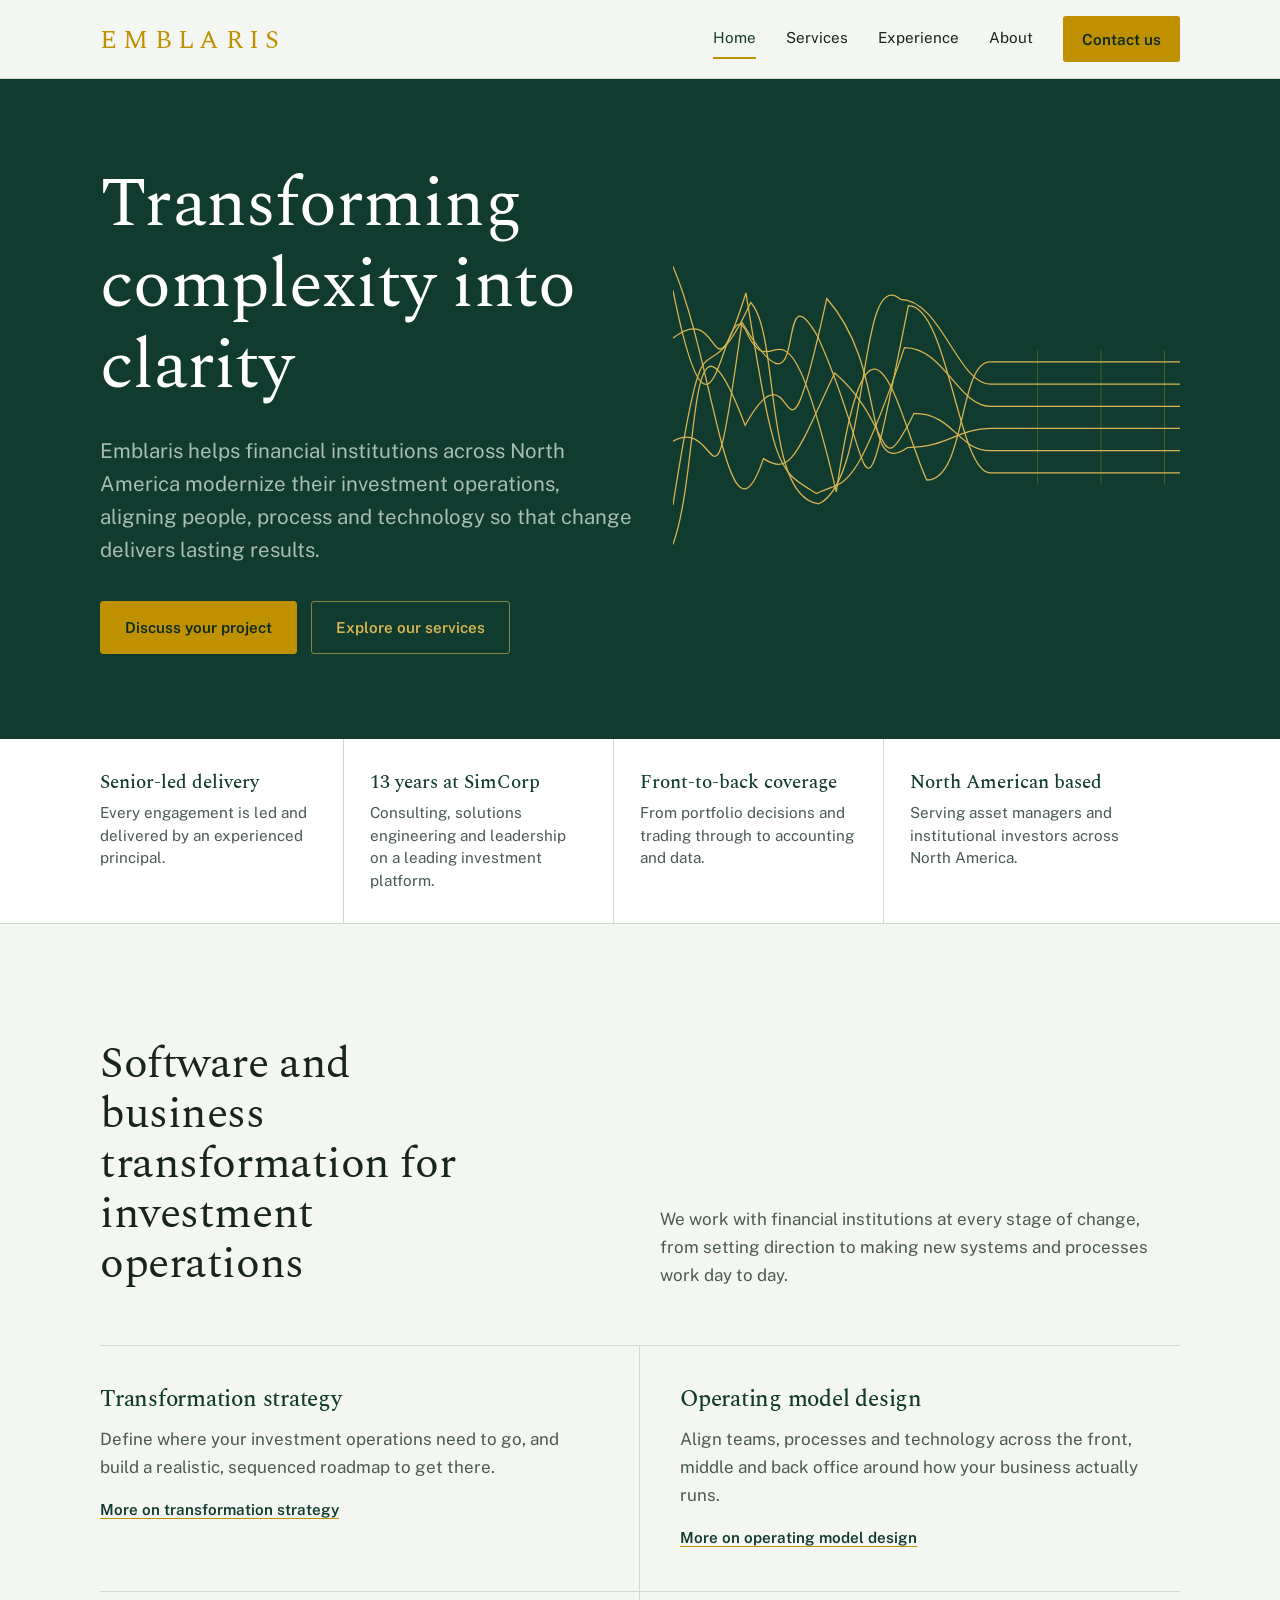
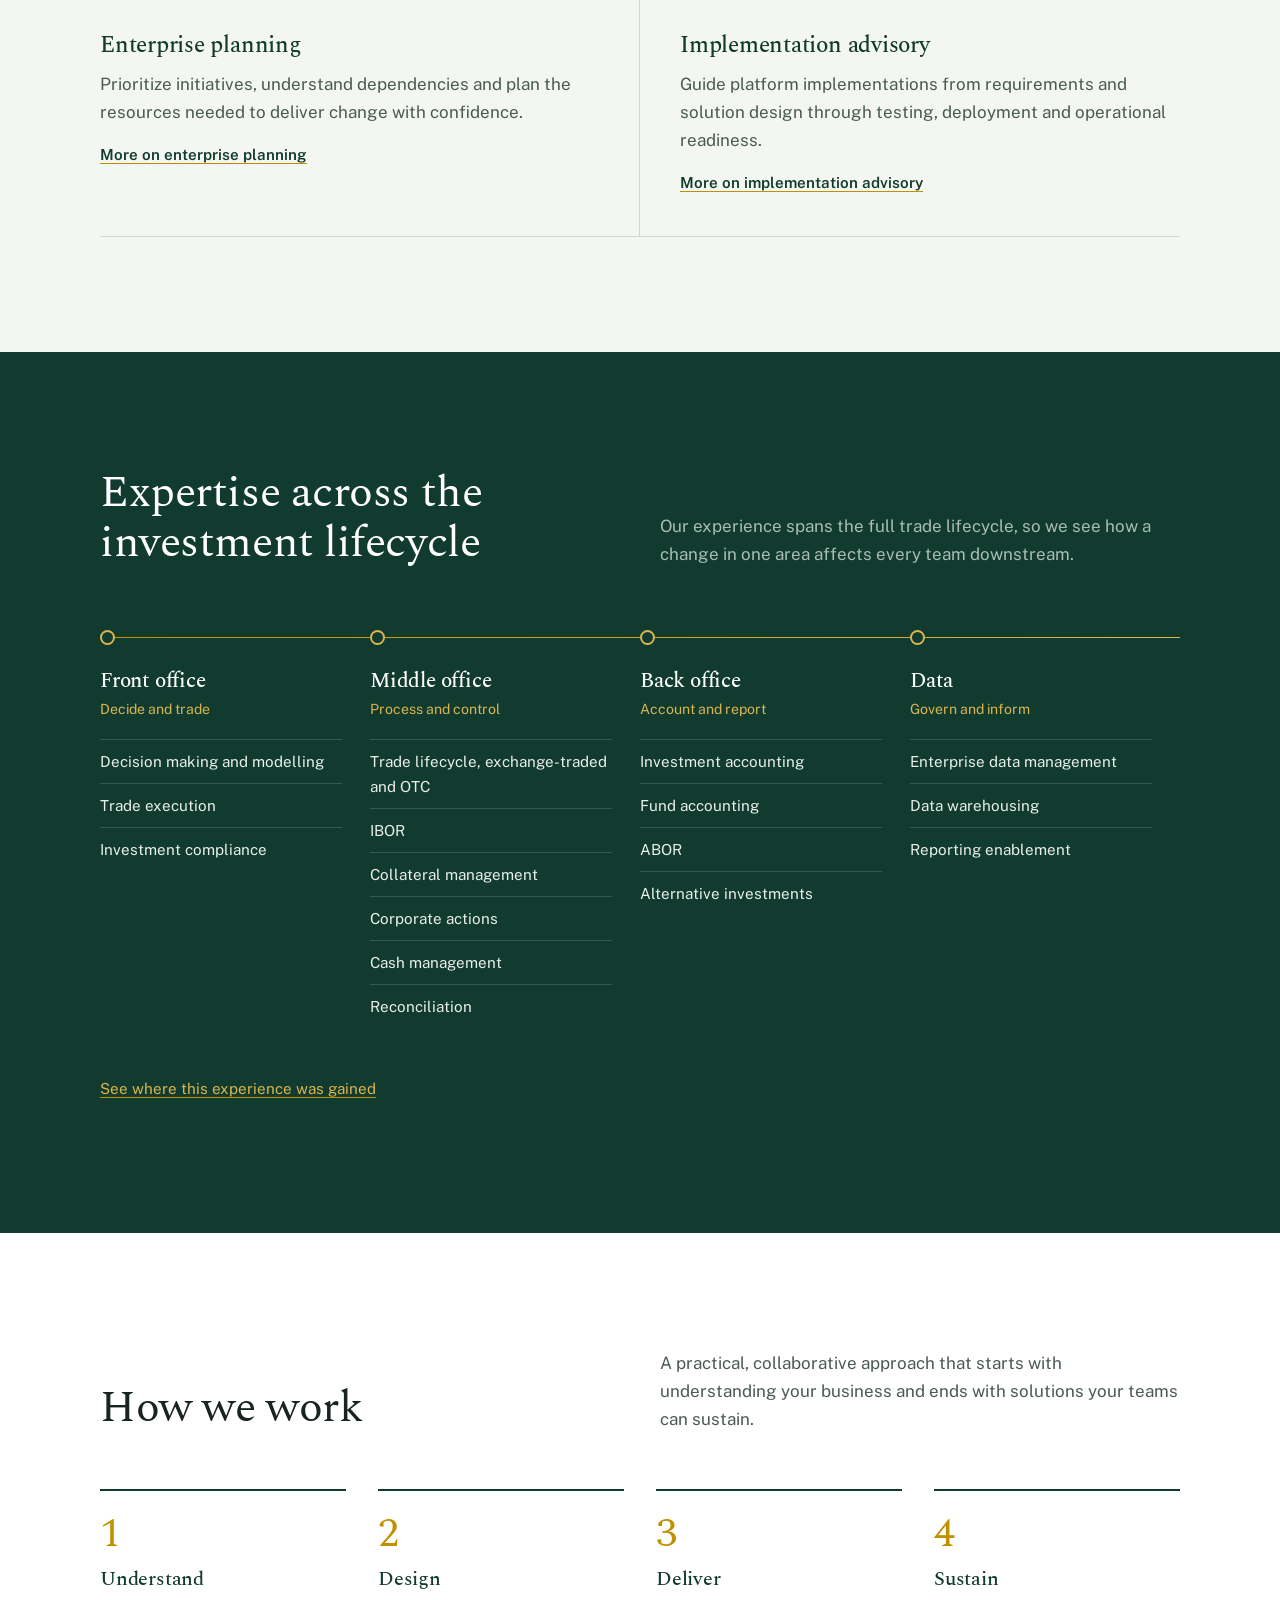
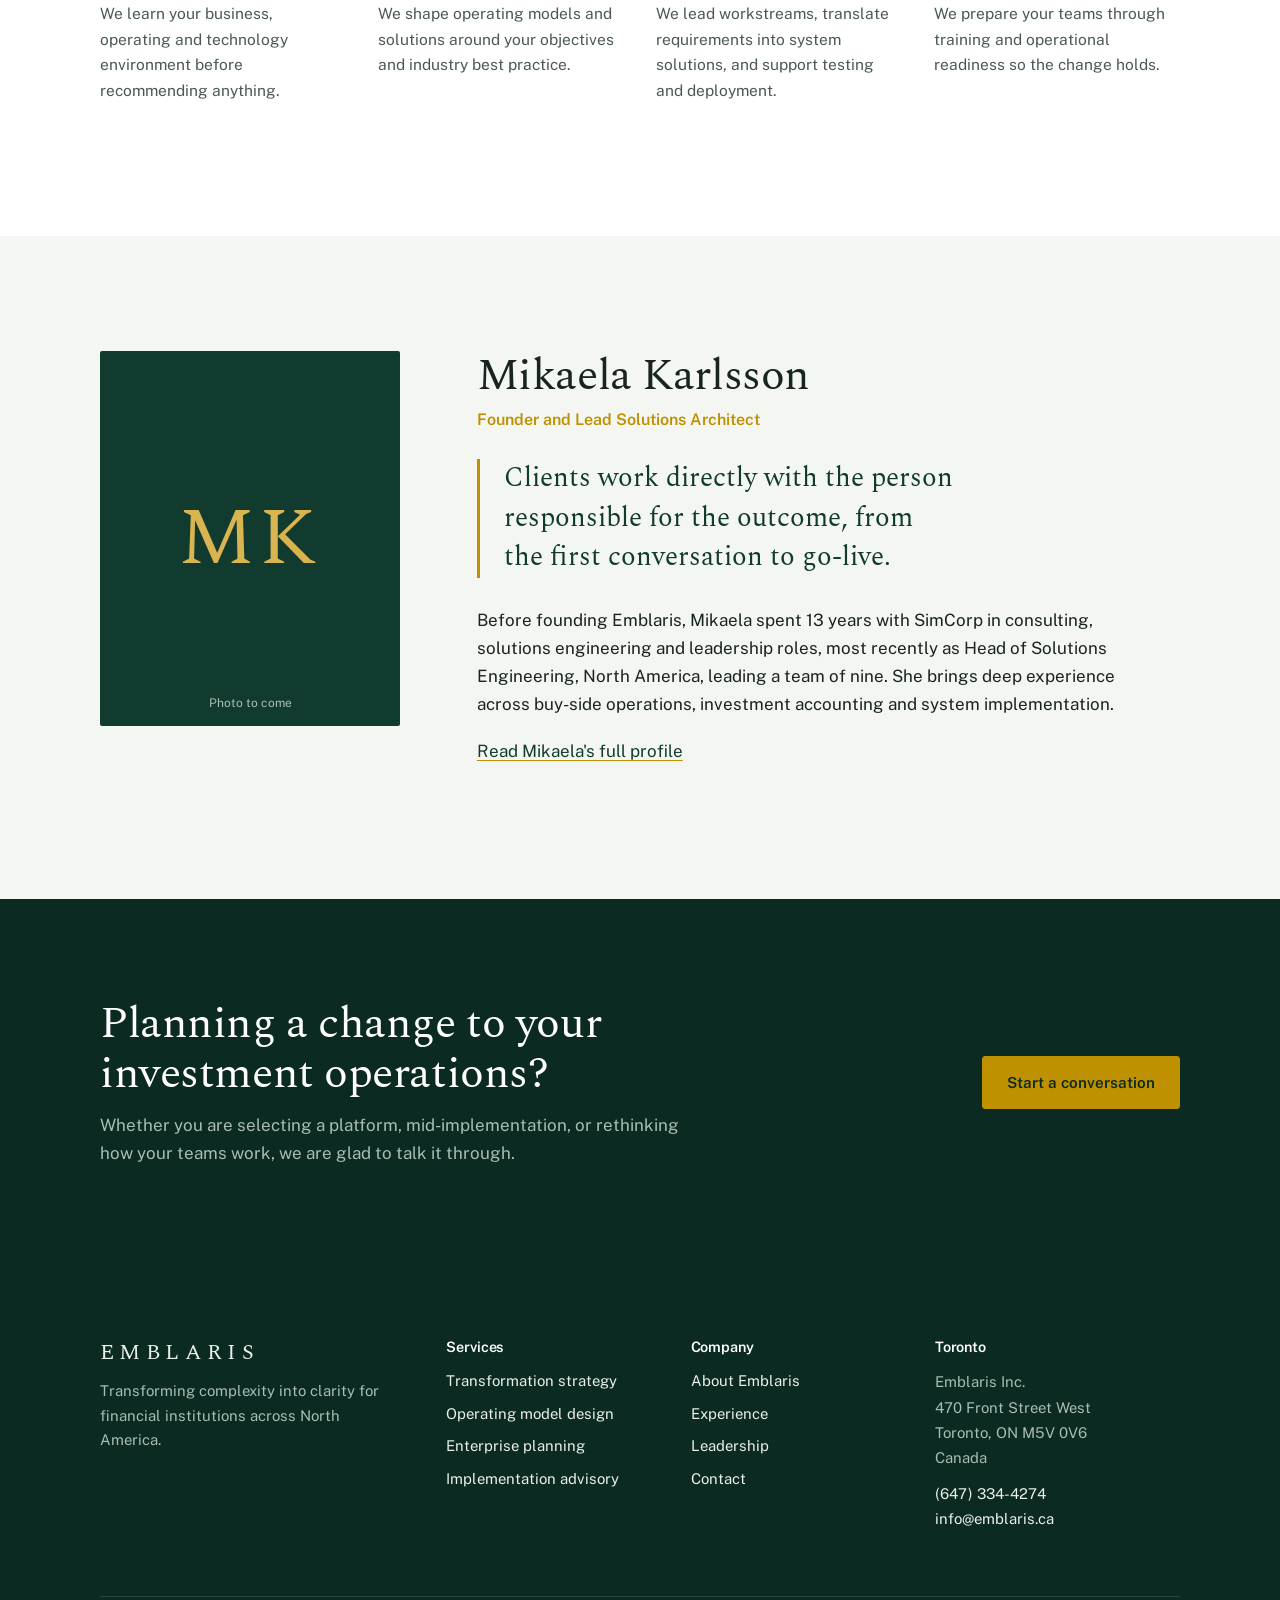
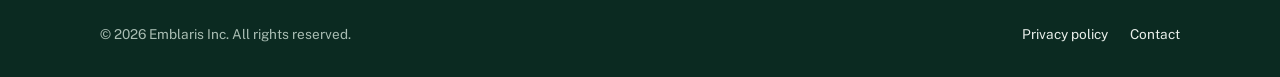
==== index.html @ 6e466c97 "Add files via upload" ====
<!doctype html>
<html lang="en-CA">
<head>
<meta charset="utf-8">
<meta name="viewport" content="width=device-width, initial-scale=1">
<title>Emblaris | Investment operations consulting</title>
<meta name="description" content="Emblaris is a North American consultancy helping financial institutions across North America transform their investment operations, from operating model design to system implementation.">

<meta property="og:title" content="Emblaris | Investment operations consulting">
<meta property="og:description" content="Emblaris is a North American consultancy helping financial institutions across North America transform their investment operations, from operating model design to system implementation.">
<meta property="og:type" content="website">
<link rel="icon" href="assets/favicon.svg" type="image/svg+xml">
<link rel="preconnect" href="https://fonts.googleapis.com">
<link rel="preconnect" href="https://fonts.gstatic.com" crossorigin>
<link href="https://fonts.googleapis.com/css2?family=Public+Sans:wght@400;600&family=Spectral:wght@300;400;500&display=swap" rel="stylesheet">
<link rel="stylesheet" href="assets/styles.css">
<script type="application/ld+json">{"@context":"https://schema.org","@type":"ProfessionalService","name":"Emblaris Inc.","url":"https://www.emblaris.ca","telephone":"+16473344274","email":"info@emblaris.ca","foundingDate":"2025","address":{"@type":"PostalAddress","streetAddress":"470 Front Street West","addressLocality":"Toronto","addressRegion":"ON","postalCode":"M5V 0V6","addressCountry":"CA"},"areaServed":"North America"}</script>
</head>
<body>
<a class="skip-link" href="#main">Skip to content</a>

<header class="site-header">
  <div class="wrap">
    <a class="wordmark" href="index.html" aria-label="Emblaris home">EMBLARIS</a>
    <button class="nav-toggle" aria-expanded="false" aria-controls="site-nav">Menu</button>
    <nav class="nav" id="site-nav" aria-label="Main">
      <a href="index.html" aria-current="page">Home</a>
<a href="services.html">Services</a>
<a href="experience.html">Experience</a>
<a href="about.html">About</a>
      <a class="btn" href="contact.html">Contact us</a>
    </nav>
  </div>
</header>
<main id="main">
<section class="hero">
  <div class="wrap">
    <div>
      <h1>Transforming complexity into clarity</h1>
      <p class="lead">Emblaris helps financial institutions across North America modernize their investment operations, aligning people, process and technology so that change delivers lasting results.</p>
      <div class="hero-actions">
        <a class="btn" href="contact.html">Discuss your project</a>
        <a class="btn btn--ghost" href="services.html">Explore our services</a>
      </div>
    </div>
    <svg class="hero-art" viewBox="0 0 640 420" role="img" aria-label="Tangled lines resolving into clear, parallel lines">
<path class="tick" d="M 460 136 L 460 304"/>
<path class="tick" d="M 540 136 L 540 304"/>
<path class="tick" d="M 620 136 L 620 304"/>
<path class="draw" d="M 0 60 C 55 333, 62 37, 95 117 C 131 187, 139 29, 206 314 C 249 19, 285 222, 320 299 C 370 299, 360 150, 400 150 L 640 150"/>
<path class="draw" d="M 0 330 C 45 46, 33 217, 98 75 C 135 114, 114 321, 184 329 C 250 299, 232 25, 287 71 C 337 71, 360 178, 400 178 L 640 178"/>
<path class="draw" d="M 0 120 C 65 68, 44 214, 92 63 C 129 292, 132 286, 181 316 C 217 297, 226 327, 292 132 C 342 132, 360 206, 400 206 L 640 206"/>
<path class="draw" d="M 0 380 C 36 280, 16 32, 91 230 C 160 105, 133 348, 194 70 C 273 160, 237 299, 296 258 C 346 258, 360 234, 400 234 L 640 234"/>
<path class="draw" d="M 0 30 C 53 153, 69 406, 114 272 C 149 294, 155 268, 204 164 C 280 229, 256 311, 304 215 C 354 215, 360 262, 400 262 L 640 262"/>
<path class="draw" d="M 0 250 C 62 214, 47 387, 87 100 C 176 250, 126 20, 182 117 C 260 285, 231 404, 297 79 C 347 79, 360 290, 400 290 L 640 290"/>
</svg>
  </div>
</section>

<section class="creds" aria-label="At a glance">
  <div class="wrap">
    <ul>
      <li><strong>Senior-led delivery</strong>Every engagement is led and delivered by an experienced principal.</li>
      <li><strong>13 years at SimCorp</strong>Consulting, solutions engineering and leadership on a leading investment platform.</li>
      <li><strong>Front-to-back coverage</strong>From portfolio decisions and trading through to accounting and data.</li>
      <li><strong>North American based</strong>Serving asset managers and institutional investors across North America.</li>
    </ul>
  </div>
</section>

<section class="section">
  <div class="wrap">
    <div class="section-head">
      <h2>Software and business transformation for investment operations</h2>
      <p>We work with financial institutions at every stage of change, from setting direction to making new systems and processes work day to day.</p>
    </div>
    <div class="services">
      <div class="service">
        <h3>Transformation strategy</h3>
        <p>Define where your investment operations need to go, and build a realistic, sequenced roadmap to get there.</p>
        <a href="services.html#strategy">More on transformation strategy</a>
      </div>
      <div class="service">
        <h3>Operating model design</h3>
        <p>Align teams, processes and technology across the front, middle and back office around how your business actually runs.</p>
        <a href="services.html#operating-model">More on operating model design</a>
      </div>
      <div class="service">
        <h3>Enterprise planning</h3>
        <p>Prioritize initiatives, understand dependencies and plan the resources needed to deliver change with confidence.</p>
        <a href="services.html#planning">More on enterprise planning</a>
      </div>
      <div class="service">
        <h3>Implementation advisory</h3>
        <p>Guide platform implementations from requirements and solution design through testing, deployment and operational readiness.</p>
        <a href="services.html#implementation">More on implementation advisory</a>
      </div>
    </div>
  </div>
</section>

<section class="section section--green">
  <div class="wrap">
    <div class="section-head">
      <h2>Expertise across the investment lifecycle</h2>
      <p>Our experience spans the full trade lifecycle, so we see how a change in one area affects every team downstream.</p>
    </div>
    <div class="chain">
      <div class="stage">
        <h3>Front office</h3>
        <p class="stage-sub">Decide and trade</p>
        <ul>
          <li>Decision making and modelling</li>
          <li>Trade execution</li>
          <li>Investment compliance</li>
        </ul>
      </div>
      <div class="stage">
        <h3>Middle office</h3>
        <p class="stage-sub">Process and control</p>
        <ul>
          <li>Trade lifecycle, exchange-traded and OTC</li>
          <li>IBOR</li>
          <li>Collateral management</li>
          <li>Corporate actions</li>
          <li>Cash management</li>
          <li>Reconciliation</li>
        </ul>
      </div>
      <div class="stage">
        <h3>Back office</h3>
        <p class="stage-sub">Account and report</p>
        <ul>
          <li>Investment accounting</li>
          <li>Fund accounting</li>
          <li>ABOR</li>
          <li>Alternative investments</li>
        </ul>
      </div>
      <div class="stage">
        <h3>Data</h3>
        <p class="stage-sub">Govern and inform</p>
        <ul>
          <li>Enterprise data management</li>
          <li>Data warehousing</li>
          <li>Reporting enablement</li>
        </ul>
      </div>
    </div>
    <p class="chain-note"><a href="experience.html">See where this experience was gained</a></p>
  </div>
</section>

<section class="section section--white">
  <div class="wrap">
    <div class="section-head">
      <h2>How we work</h2>
      <p>A practical, collaborative approach that starts with understanding your business and ends with solutions your teams can sustain.</p>
    </div>
    <ol class="steps">
      <li><h3>Understand</h3><p>We learn your business, operating and technology environment before recommending anything.</p></li>
      <li><h3>Design</h3><p>We shape operating models and solutions around your objectives and industry best practice.</p></li>
      <li><h3>Deliver</h3><p>We lead workstreams, translate requirements into system solutions, and support testing and deployment.</p></li>
      <li><h3>Sustain</h3><p>We prepare your teams through training and operational readiness so the change holds.</p></li>
    </ol>
  </div>
</section>

<section class="section">
  <div class="wrap leader">
    <div class="portrait"><span>MK</span></div>
    <div>
      <h2>Mikaela Karlsson</h2>
      <p class="role">Founder and Lead Solutions Architect</p>
      <p class="quote">Clients work directly with the person responsible for the outcome, from the first conversation to go-live.</p>
      <p>Before founding Emblaris, Mikaela spent 13 years with SimCorp in consulting, solutions engineering and leadership roles, most recently as Head of Solutions Engineering, North America, leading a team of nine. She brings deep experience across buy-side operations, investment accounting and system implementation.</p>
      <p><a href="about.html#leadership">Read Mikaela's full profile</a></p>
    </div>
  </div>
</section>
<section class="cta-band">
  <div class="wrap">
    <div>
      <h2>Planning a change to your investment operations?</h2>
      <p>Whether you are selecting a platform, mid-implementation, or rethinking how your teams work, we are glad to talk it through.</p>
    </div>
    <div class="actions">
      <a class="btn" href="contact.html">Start a conversation</a>
    </div>
  </div>
</section>
</main>
<footer class="site-footer">
  <div class="wrap">
    <div class="footer-grid">
      <div>
        <a class="wordmark" href="index.html">EMBLARIS</a>
        <p class="footer-tag">Transforming complexity into clarity for financial institutions across North America.</p>
      </div>
      <div>
        <h4>Services</h4>
        <ul>
          <li><a href="services.html#strategy">Transformation strategy</a></li>
          <li><a href="services.html#operating-model">Operating model design</a></li>
          <li><a href="services.html#planning">Enterprise planning</a></li>
          <li><a href="services.html#implementation">Implementation advisory</a></li>
        </ul>
      </div>
      <div>
        <h4>Company</h4>
        <ul>
          <li><a href="about.html">About Emblaris</a></li>
          <li><a href="experience.html">Experience</a></li>
          <li><a href="about.html#leadership">Leadership</a></li>
          <li><a href="contact.html">Contact</a></li>
        </ul>
      </div>
      <div>
        <h4>Toronto</h4>
        <address>Emblaris Inc.<br>470 Front Street West<br>Toronto, ON M5V 0V6<br>Canada</address>
        <p style="margin-top:12px"><a href="tel:+16473344274">(647) 334-4274</a><br><a href="mailto:info@emblaris.ca">info@emblaris.ca</a></p>
      </div>
    </div>
    <div class="footer-legal">
      <span>&copy; <span id="year">2026</span> Emblaris Inc. All rights reserved.</span>
      <nav aria-label="Legal"><a href="privacy.html">Privacy policy</a><a href="contact.html">Contact</a></nav>
    </div>
  </div>
</footer>
<script src="assets/site.js"></script>
</body>
</html>
---- assets/styles.css ----
/* Emblaris Inc. — site styles */
:root {
  --green: #123B2F;
  --green-deep: #0B2A21;
  --green-soft: #E3EBE6;
  --gold: #BF9000;
  --gold-light: #D8B550;
  --paper: #F4F6F2;
  --white: #FFFFFF;
  --ink: #18241F;
  --ink-muted: #4A5A53;
  --rule: #CFD8D2;
  --on-green: #E9EFEB;
  --on-green-muted: #A9BDB3;

  --serif: "Spectral", Georgia, "Times New Roman", serif;
  --sans: "Public Sans", "Segoe UI", system-ui, -apple-system, sans-serif;

  --wrap: 1160px;
  --gutter: clamp(20px, 4vw, 40px);
  --section: clamp(72px, 9vw, 120px);
}

*, *::before, *::after { box-sizing: border-box; }
html { -webkit-text-size-adjust: 100%; scroll-behavior: smooth; }
@media (prefers-reduced-motion: reduce) { html { scroll-behavior: auto; } }

body {
  margin: 0;
  background: var(--paper);
  color: var(--ink);
  font-family: var(--sans);
  font-size: 17px;
  line-height: 1.65;
  -webkit-font-smoothing: antialiased;
}

img, svg { display: block; max-width: 100%; }
a { color: var(--green); text-decoration-color: var(--gold); text-underline-offset: 3px; }
a:hover { color: var(--gold); }
:focus-visible { outline: 2px solid var(--gold); outline-offset: 3px; border-radius: 2px; }

h1, h2, h3, h4 {
  font-family: var(--serif);
  font-weight: 500;
  line-height: 1.15;
  letter-spacing: -0.01em;
  margin: 0 0 0.5em;
  color: inherit;
}
h1 { font-size: clamp(2.5rem, 5.6vw, 4.4rem); font-weight: 400; }
h2 { font-size: clamp(1.9rem, 3.4vw, 2.75rem); font-weight: 400; }
h3 { font-size: 1.45rem; }
h4 { font-size: 1.15rem; }
p { margin: 0 0 1.1em; max-width: 68ch; }
.lead { font-size: clamp(1.1rem, 1.6vw, 1.3rem); line-height: 1.6; color: var(--ink-muted); max-width: 60ch; }

.wrap { max-width: var(--wrap); margin: 0 auto; padding: 0 var(--gutter); }
.section { padding: var(--section) 0; }
.section--white { background: var(--white); }
.section--green { background: var(--green); color: var(--on-green); }
.section--green .lead, .section--green p { color: var(--on-green-muted); }
.section--green a { color: var(--gold-light); }

.skip-link { position: absolute; left: -9999px; top: 0; background: var(--gold); color: var(--green-deep); padding: 10px 16px; z-index: 100; }
.skip-link:focus { left: 16px; top: 16px; }

/* Review banner (remove for production) */
.review-bar { background: var(--gold); color: var(--green-deep); font-size: 0.85rem; text-align: center; padding: 8px var(--gutter); }
.review-bar a { color: var(--green-deep); font-weight: 600; }

/* Header */
.site-header { background: var(--paper); border-bottom: 1px solid var(--rule); position: sticky; top: 0; z-index: 50; }
.site-header .wrap { display: flex; align-items: center; justify-content: space-between; height: 78px; gap: 24px; }
.wordmark {
  font-family: var(--serif);
  font-size: 1.65rem;
  letter-spacing: 0.24em;
  color: var(--gold);
  text-decoration: none;
  line-height: 1;
  padding-top: 2px;
}
.wordmark:hover { color: var(--gold); }
.wordmark small { display: block; font-family: var(--sans); font-size: 0.6rem; letter-spacing: 0.08em; color: var(--ink-muted); margin-top: 6px; }

.nav { display: flex; align-items: center; gap: 30px; }
.nav a { color: var(--ink); text-decoration: none; font-size: 0.95rem; padding: 6px 0; border-bottom: 2px solid transparent; }
.nav a:hover { color: var(--green); border-bottom-color: var(--gold); }
.nav a[aria-current="page"] { border-bottom-color: var(--gold); color: var(--green); }
.nav .btn { border-bottom: 0; }
.nav-toggle { display: none; background: none; border: 1px solid var(--rule); border-radius: 4px; padding: 8px 10px; color: var(--green); font: inherit; font-size: 0.9rem; cursor: pointer; }

/* Buttons */
.btn {
  display: inline-block;
  font-family: var(--sans);
  font-size: 0.95rem;
  font-weight: 600;
  text-decoration: none;
  padding: 13px 24px;
  border-radius: 3px;
  border: 1.5px solid var(--gold);
  background: var(--gold);
  color: var(--green-deep);
  transition: background-color .2s, color .2s;
}
.btn:hover { background: var(--gold-light); border-color: var(--gold-light); color: var(--green-deep); }
.btn--ghost { background: transparent; color: var(--gold-light); border-color: rgba(216,181,80,.6); }
.btn--ghost:hover { background: rgba(216,181,80,.12); color: var(--gold-light); }
.btn--dark { background: var(--green); border-color: var(--green); color: var(--white); }
.btn--dark:hover { background: var(--green-deep); border-color: var(--green-deep); color: var(--white); }
.nav .btn { padding: 10px 18px; color: var(--green-deep); }
.nav .btn:hover { color: var(--green-deep); }

/* Hero */
.hero { background: var(--green); color: var(--on-green); overflow: hidden; }
.hero .wrap { display: grid; grid-template-columns: 1.05fr 1fr; align-items: center; gap: 40px; min-height: min(78vh, 660px); padding-top: 64px; padding-bottom: 64px; }
.hero h1 { color: var(--white); margin-bottom: 0.4em; }
.hero .lead { color: var(--on-green-muted); }
.hero-actions { display: flex; flex-wrap: wrap; gap: 14px; margin-top: 34px; }
.hero-art { width: 100%; height: auto; }
.hero-art path { fill: none; stroke: var(--gold-light); stroke-width: 1.6; stroke-linecap: round; }
.hero-art .settle { stroke: var(--gold); }
.hero-art .tick { stroke: rgba(216,181,80,.35); stroke-width: 1; }
.hero-art .draw { stroke-dasharray: 1400; stroke-dashoffset: 1400; animation: draw 2.6s cubic-bezier(.55,.1,.3,1) forwards; }
.hero-art .draw:nth-of-type(2) { animation-delay: .12s; }
.hero-art .draw:nth-of-type(3) { animation-delay: .24s; }
.hero-art .draw:nth-of-type(4) { animation-delay: .36s; }
.hero-art .draw:nth-of-type(5) { animation-delay: .48s; }
.hero-art .draw:nth-of-type(6) { animation-delay: .6s; }
@keyframes draw { to { stroke-dashoffset: 0; } }
@media (prefers-reduced-motion: reduce) { .hero-art .draw { animation: none; stroke-dashoffset: 0; } }

/* Page hero (inner pages) */
.page-hero { background: var(--green); color: var(--on-green); padding: clamp(64px, 8vw, 104px) 0 clamp(56px, 7vw, 88px); position: relative; overflow: hidden; }
.page-hero h1 { color: var(--white); font-size: clamp(2.3rem, 4.6vw, 3.6rem); max-width: 20ch; }
.page-hero .lead { color: var(--on-green-muted); }
.page-hero::after {
  content: ""; position: absolute; right: -40px; top: 50%; width: 46%; height: 70%; transform: translateY(-50%);
  background: repeating-linear-gradient(180deg, transparent 0 26px, rgba(191,144,0,.28) 26px 27.5px);
  -webkit-mask-image: linear-gradient(90deg, transparent, #000 60%);
          mask-image: linear-gradient(90deg, transparent, #000 60%);
  pointer-events: none;
}

/* Credentials row */
.creds { background: var(--white); border-bottom: 1px solid var(--rule); }
.creds ul { list-style: none; margin: 0; padding: 0; display: grid; grid-template-columns: repeat(4, 1fr); }
.creds li { padding: 30px 26px 30px 0; margin-right: 26px; border-right: 1px solid var(--rule); font-size: 0.95rem; color: var(--ink-muted); line-height: 1.5; }
.creds li:last-child { border-right: 0; margin-right: 0; }
.creds strong { display: block; font-family: var(--serif); font-weight: 500; font-size: 1.2rem; color: var(--green); margin-bottom: 4px; }

/* Section heads */
.section-head { display: grid; grid-template-columns: 1fr 1fr; gap: 40px; align-items: end; margin-bottom: 56px; }
.section-head h2 { margin: 0; max-width: 18ch; }
.section-head p { margin: 0; color: var(--ink-muted); }
.section--green .section-head h2 { color: var(--white); }

/* Services grid (home) */
.services { display: grid; grid-template-columns: repeat(2, 1fr); border-top: 1px solid var(--rule); }
.service { padding: 40px 40px 40px 0; border-bottom: 1px solid var(--rule); }
.service:nth-child(odd) { border-right: 1px solid var(--rule); }
.service:nth-child(even) { padding-left: 40px; padding-right: 0; }
.service h3 { color: var(--green); }
.service p { color: var(--ink-muted); margin-bottom: 14px; }
.service a { font-weight: 600; font-size: 0.95rem; }

/* Front-to-back chain */
.chain { display: grid; grid-template-columns: repeat(4, 1fr); gap: 0; position: relative; margin-top: 8px; }
.chain::before { content: ""; position: absolute; left: 0; right: 0; top: 13px; height: 1.5px; background: linear-gradient(90deg, var(--gold), var(--gold-light)); }
.stage { position: relative; padding: 46px 28px 0 0; }
.stage::before { content: ""; position: absolute; top: 6px; left: 0; width: 15px; height: 15px; border-radius: 50%; background: var(--green); border: 2px solid var(--gold-light); }
.stage h3 { color: var(--white); font-size: 1.3rem; margin-bottom: 4px; }
.stage .stage-sub { font-size: 0.88rem; color: var(--gold-light); margin-bottom: 18px; }
.stage ul { list-style: none; padding: 0; margin: 0; }
.stage li { padding: 9px 0; border-top: 1px solid rgba(169,189,179,.22); font-size: 0.95rem; color: var(--on-green); }
.chain-note { margin-top: 48px; font-size: 0.95rem; }

/* Approach steps */
.steps { list-style: none; margin: 0; padding: 0; display: grid; grid-template-columns: repeat(4, 1fr); gap: 32px; counter-reset: step; }
.steps li { counter-increment: step; border-top: 2px solid var(--green); padding-top: 22px; }
.steps li::before { content: counter(step); font-family: var(--serif); font-size: 2.6rem; line-height: 1; color: var(--gold); display: block; margin-bottom: 14px; }
.steps h3 { font-size: 1.25rem; color: var(--green); }
.steps p { font-size: 0.97rem; color: var(--ink-muted); }

/* Leader feature */
.leader { display: grid; grid-template-columns: 300px 1fr; gap: clamp(32px, 6vw, 80px); align-items: start; }
.portrait {
  aspect-ratio: 4 / 5; background: var(--green); border-radius: 2px; position: relative; overflow: hidden;
  display: flex; align-items: center; justify-content: center;
}
.portrait span { font-family: var(--serif); font-size: 5rem; color: var(--gold-light); letter-spacing: 0.06em; }
.portrait::after { content: "Photo to come"; position: absolute; bottom: 12px; left: 0; right: 0; text-align: center; font-size: 0.75rem; color: var(--on-green-muted); }
.portrait img { width: 100%; height: 100%; object-fit: cover; }
.leader h2 { margin-bottom: 6px; }
.leader .role { font-size: 1rem; color: var(--gold); font-weight: 600; margin-bottom: 26px; }
.quote { font-family: var(--serif); font-size: clamp(1.35rem, 2.2vw, 1.7rem); line-height: 1.45; color: var(--green); border-left: 3px solid var(--gold); padding-left: 24px; margin: 0 0 28px; max-width: 34ch; }

/* CTA band */
.cta-band { background: var(--green-deep); color: var(--on-green); padding: clamp(64px, 8vw, 100px) 0; }
.cta-band .wrap { display: grid; grid-template-columns: 1.4fr 1fr; gap: 40px; align-items: center; }
.cta-band h2 { color: var(--white); margin-bottom: 12px; }
.cta-band p { color: var(--on-green-muted); margin: 0; }
.cta-band .actions { display: flex; flex-wrap: wrap; gap: 14px; justify-content: flex-end; }

/* Service detail */
.detail { display: grid; grid-template-columns: 1fr 1.25fr; gap: clamp(32px, 6vw, 88px); padding: 64px 0; border-top: 1px solid var(--rule); }
.detail:first-of-type { border-top: 0; padding-top: 0; }
.detail h2 { font-size: clamp(1.7rem, 2.8vw, 2.2rem); color: var(--green); }
.detail .summary { color: var(--ink-muted); }
.detail h4 { font-family: var(--sans); font-size: 0.95rem; font-weight: 600; color: var(--ink); margin-bottom: 12px; }
.ticks { list-style: none; padding: 0; margin: 0 0 28px; }
.ticks li { padding: 10px 0 10px 28px; border-bottom: 1px solid var(--rule); position: relative; }
.ticks li::before { content: ""; position: absolute; left: 2px; top: 19px; width: 12px; height: 1.5px; background: var(--gold); }
.outcome { background: var(--green-soft); padding: 18px 22px; border-radius: 2px; font-size: 0.97rem; }
.outcome strong { color: var(--green); }

/* Two-col generic */
.split { display: grid; grid-template-columns: 1fr 1fr; gap: clamp(32px, 6vw, 88px); }
.cols-3 { display: grid; grid-template-columns: repeat(3, 1fr); gap: 40px; }
.cols-3 > div { border-top: 1px solid var(--rule); padding-top: 22px; }
.section--green .cols-3 > div { border-top-color: rgba(169,189,179,.3); }
.cols-3 h3 { font-size: 1.25rem; color: var(--green); }
.section--green .cols-3 h3 { color: var(--white); }
.cols-3 p { color: var(--ink-muted); font-size: 0.97rem; }

/* Engagements (experience) */
.engagement { display: grid; grid-template-columns: 220px 1fr 1fr; gap: 40px; padding: 48px 0; border-top: 1px solid var(--rule); }
.engagement:last-of-type { border-bottom: 1px solid var(--rule); }
.engagement .when { font-family: var(--serif); font-size: 1.5rem; color: var(--gold); line-height: 1.2; }
.engagement .when span { display: block; font-family: var(--sans); font-size: 0.85rem; color: var(--ink-muted); margin-top: 8px; }
.engagement h3 { color: var(--green); margin-bottom: 4px; }
.engagement .role { font-weight: 600; font-size: 0.95rem; margin-bottom: 14px; }
.engagement p { color: var(--ink-muted); font-size: 0.97rem; }
.chips { list-style: none; padding: 0; margin: 0; display: flex; flex-wrap: wrap; gap: 8px; align-content: flex-start; }
.chips li { font-size: 0.85rem; padding: 6px 12px; border: 1px solid var(--rule); border-radius: 30px; background: var(--white); color: var(--ink); }
.confidential { margin-top: 40px; font-size: 0.92rem; color: var(--ink-muted); max-width: 70ch; }

/* Facts list */
.facts { list-style: none; padding: 0; margin: 0; }
.facts li { display: grid; grid-template-columns: 170px 1fr; gap: 20px; padding: 14px 0; border-bottom: 1px solid var(--rule); font-size: 0.97rem; }
.facts li span:first-child { color: var(--ink-muted); }

/* Contact */
.contact-grid { display: grid; grid-template-columns: 1fr 1.2fr; gap: clamp(32px, 6vw, 88px); }
.contact-block { margin-bottom: 30px; }
.contact-block h3 { font-family: var(--sans); font-size: 0.9rem; font-weight: 600; color: var(--ink-muted); margin-bottom: 6px; }
.contact-block p, .contact-block address { font-style: normal; font-size: 1.1rem; margin: 0; }
.form { background: var(--white); border: 1px solid var(--rule); padding: clamp(24px, 4vw, 44px); border-radius: 2px; }
.form h2 { font-size: 1.8rem; color: var(--green); }
.field { margin-bottom: 18px; }
.field label { display: block; font-size: 0.9rem; font-weight: 600; margin-bottom: 6px; }
.field input, .field textarea, .field select {
  width: 100%; font: inherit; font-size: 1rem; padding: 12px 14px; border: 1px solid #B9C5BE; border-radius: 3px; background: var(--paper); color: var(--ink);
}
.field input:focus, .field textarea:focus, .field select:focus { outline: 2px solid var(--gold); outline-offset: 0; border-color: var(--gold); background: var(--white); }
.field textarea { min-height: 140px; resize: vertical; }
.row-2 { display: grid; grid-template-columns: 1fr 1fr; gap: 16px; }
.form-note { font-size: 0.85rem; color: var(--ink-muted); margin-top: 14px; }
.form-status { margin-top: 16px; padding: 12px 16px; background: var(--green-soft); border-left: 3px solid var(--green); font-size: 0.95rem; display: none; }
.form-status.show { display: block; }

/* Prose (privacy) */
.prose { max-width: 760px; }
.prose h2 { font-size: 1.6rem; color: var(--green); margin-top: 1.8em; }
.prose ul { padding-left: 1.2em; }
.prose li { margin-bottom: 6px; }

/* Footer */
.site-footer { background: var(--green-deep); color: var(--on-green-muted); font-size: 0.93rem; padding: 72px 0 32px; }
.site-footer a { color: var(--on-green); text-decoration: none; }
.site-footer a:hover { color: var(--gold-light); }
.footer-grid { display: grid; grid-template-columns: 1.5fr 1fr 1fr 1.2fr; gap: 40px; padding-bottom: 48px; border-bottom: 1px solid rgba(169,189,179,.2); }
.footer-grid h4 { font-family: var(--sans); font-size: 0.9rem; font-weight: 600; color: var(--white); margin-bottom: 14px; }
.footer-grid ul { list-style: none; padding: 0; margin: 0; }
.footer-grid li { margin-bottom: 8px; }
.footer-grid address { font-style: normal; line-height: 1.7; }
.site-footer .wordmark { font-size: 1.4rem; display: inline-block; margin-bottom: 16px; }
.footer-tag { max-width: 32ch; }
.footer-legal { display: flex; flex-wrap: wrap; justify-content: space-between; gap: 12px; padding-top: 26px; font-size: 0.85rem; }
.footer-legal nav { display: flex; gap: 22px; }

/* Responsive */
@media (max-width: 980px) {
  .hero .wrap { grid-template-columns: 1fr; min-height: 0; gap: 8px; padding-top: 56px; }
  .hero-art { max-width: 560px; margin: 0 auto; order: 2; }
  .creds ul { grid-template-columns: repeat(2, 1fr); }
  .creds li:nth-child(2) { border-right: 0; margin-right: 0; }
  .creds li:nth-child(-n+2) { border-bottom: 1px solid var(--rule); }
  .chain { grid-template-columns: repeat(2, 1fr); row-gap: 48px; }
  .chain::before { display: none; }
  .stage { border-top: 1.5px solid var(--gold); padding-top: 36px; }
  .stage::before { top: -8.5px; }
  .steps { grid-template-columns: repeat(2, 1fr); }
  .footer-grid { grid-template-columns: 1fr 1fr; }
  .engagement { grid-template-columns: 1fr 1.4fr; }
  .engagement .when { grid-column: 1 / -1; }
  .cols-3 { grid-template-columns: 1fr 1fr; }
}
@media (max-width: 820px) {
  .nav-toggle { display: inline-block; }
  .nav { display: none; position: absolute; top: 78px; left: 0; right: 0; background: var(--paper); flex-direction: column; align-items: stretch; gap: 0; padding: 8px var(--gutter) 20px; border-bottom: 1px solid var(--rule); box-shadow: 0 12px 24px rgba(18,59,47,.08); }
  .nav.open { display: flex; }
  .nav a { padding: 14px 0; border-bottom: 1px solid var(--rule); }
  .nav a[aria-current="page"] { border-bottom-color: var(--rule); color: var(--gold); }
  .nav .btn { margin-top: 14px; text-align: center; padding: 13px; }
  .section-head, .split, .detail, .contact-grid, .cta-band .wrap, .leader { grid-template-columns: 1fr; }
  .section-head { gap: 16px; margin-bottom: 40px; }
  .cta-band .actions { justify-content: flex-start; }
  .leader .portrait { max-width: 260px; }
  .services { grid-template-columns: 1fr; }
  .service, .service:nth-child(even) { padding: 32px 0; border-right: 0; }
  .service:nth-child(odd) { border-right: 0; }
  .page-hero::after { width: 70%; opacity: .5; }
}
@media (max-width: 600px) {
  body { font-size: 16px; }
  .creds ul, .chain, .steps, .cols-3, .footer-grid, .row-2 { grid-template-columns: 1fr; }
  .creds li { border-right: 0; margin-right: 0; border-bottom: 1px solid var(--rule); padding: 20px 0; }
  .creds li:last-child { border-bottom: 0; }
  .engagement { grid-template-columns: 1fr; gap: 20px; }
  .facts li { grid-template-columns: 1fr; gap: 2px; }
  .wordmark { font-size: 1.4rem; }
}
.section--green .section-head p { color: var(--on-green-muted); }
.section--green .cols-3 p { color: var(--on-green-muted); }
/* Keep in-page link targets clear of the sticky header */
html { scroll-padding-top: 96px; }
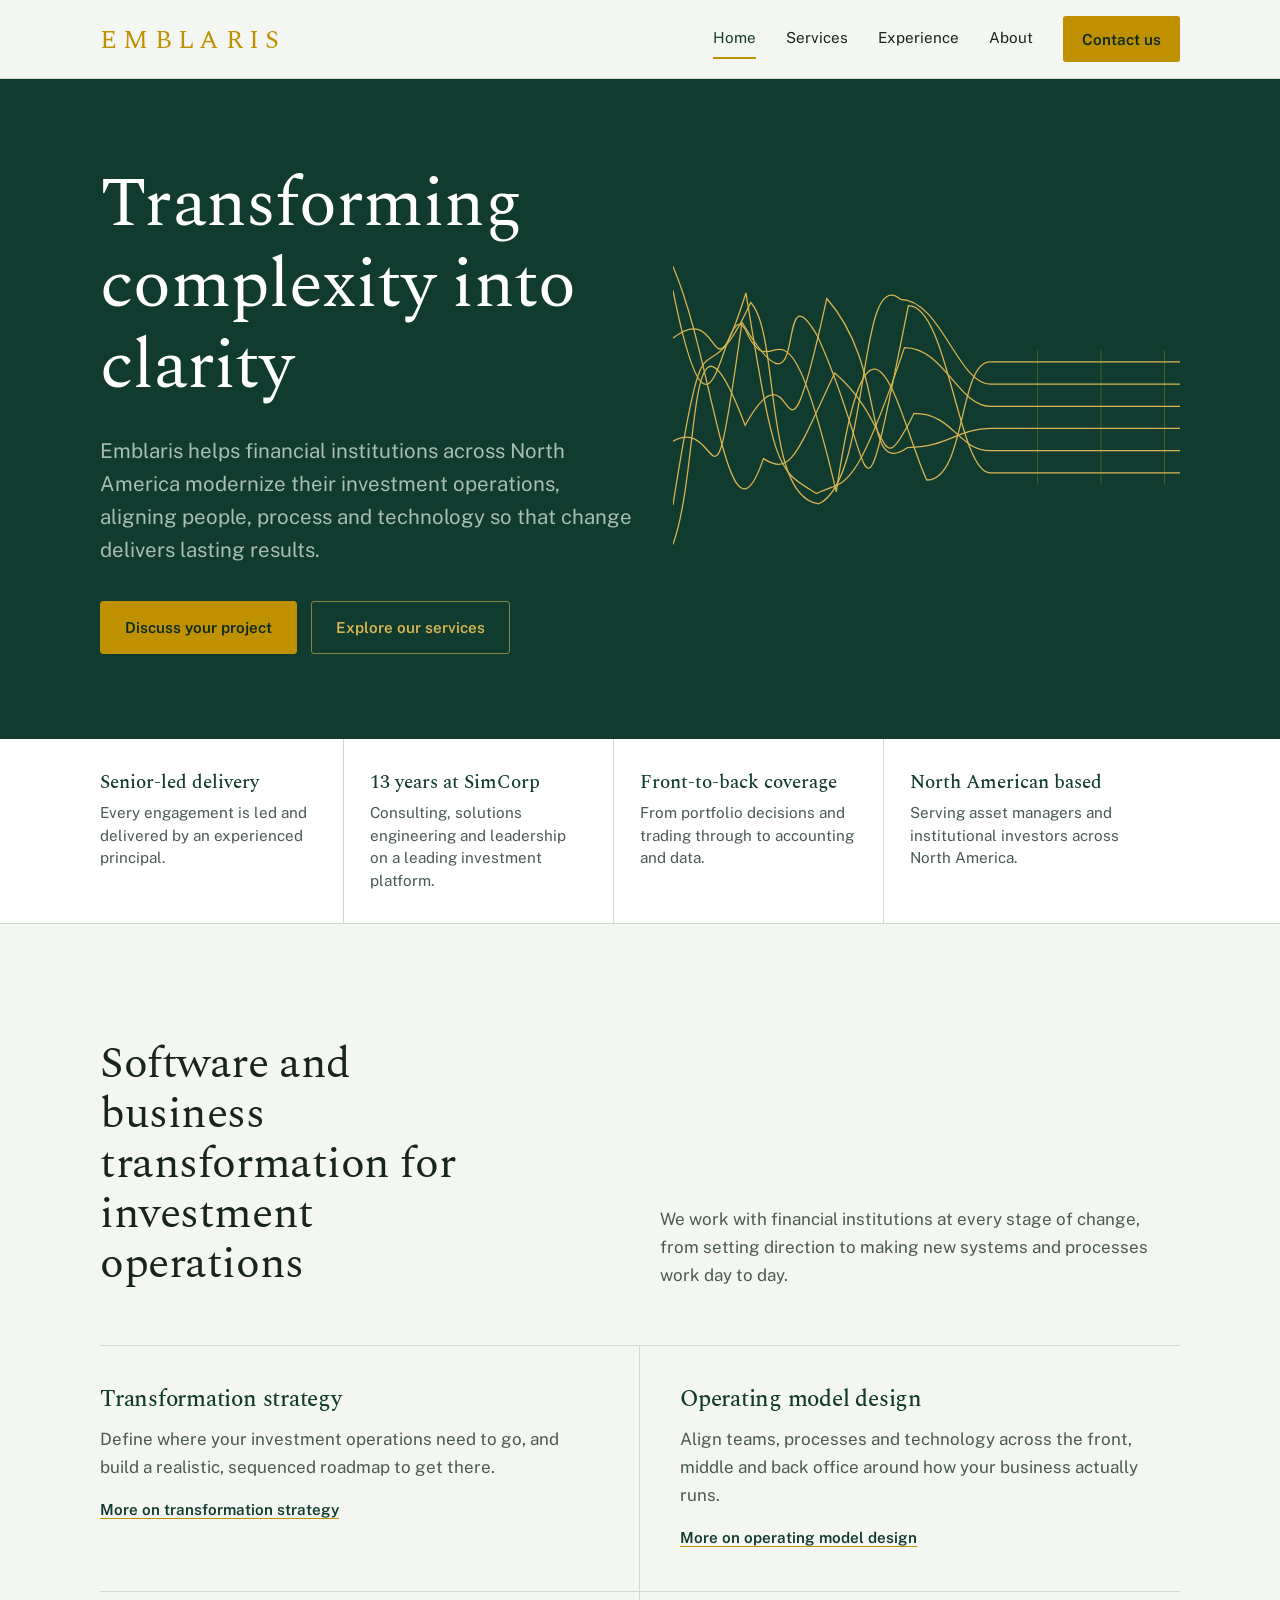
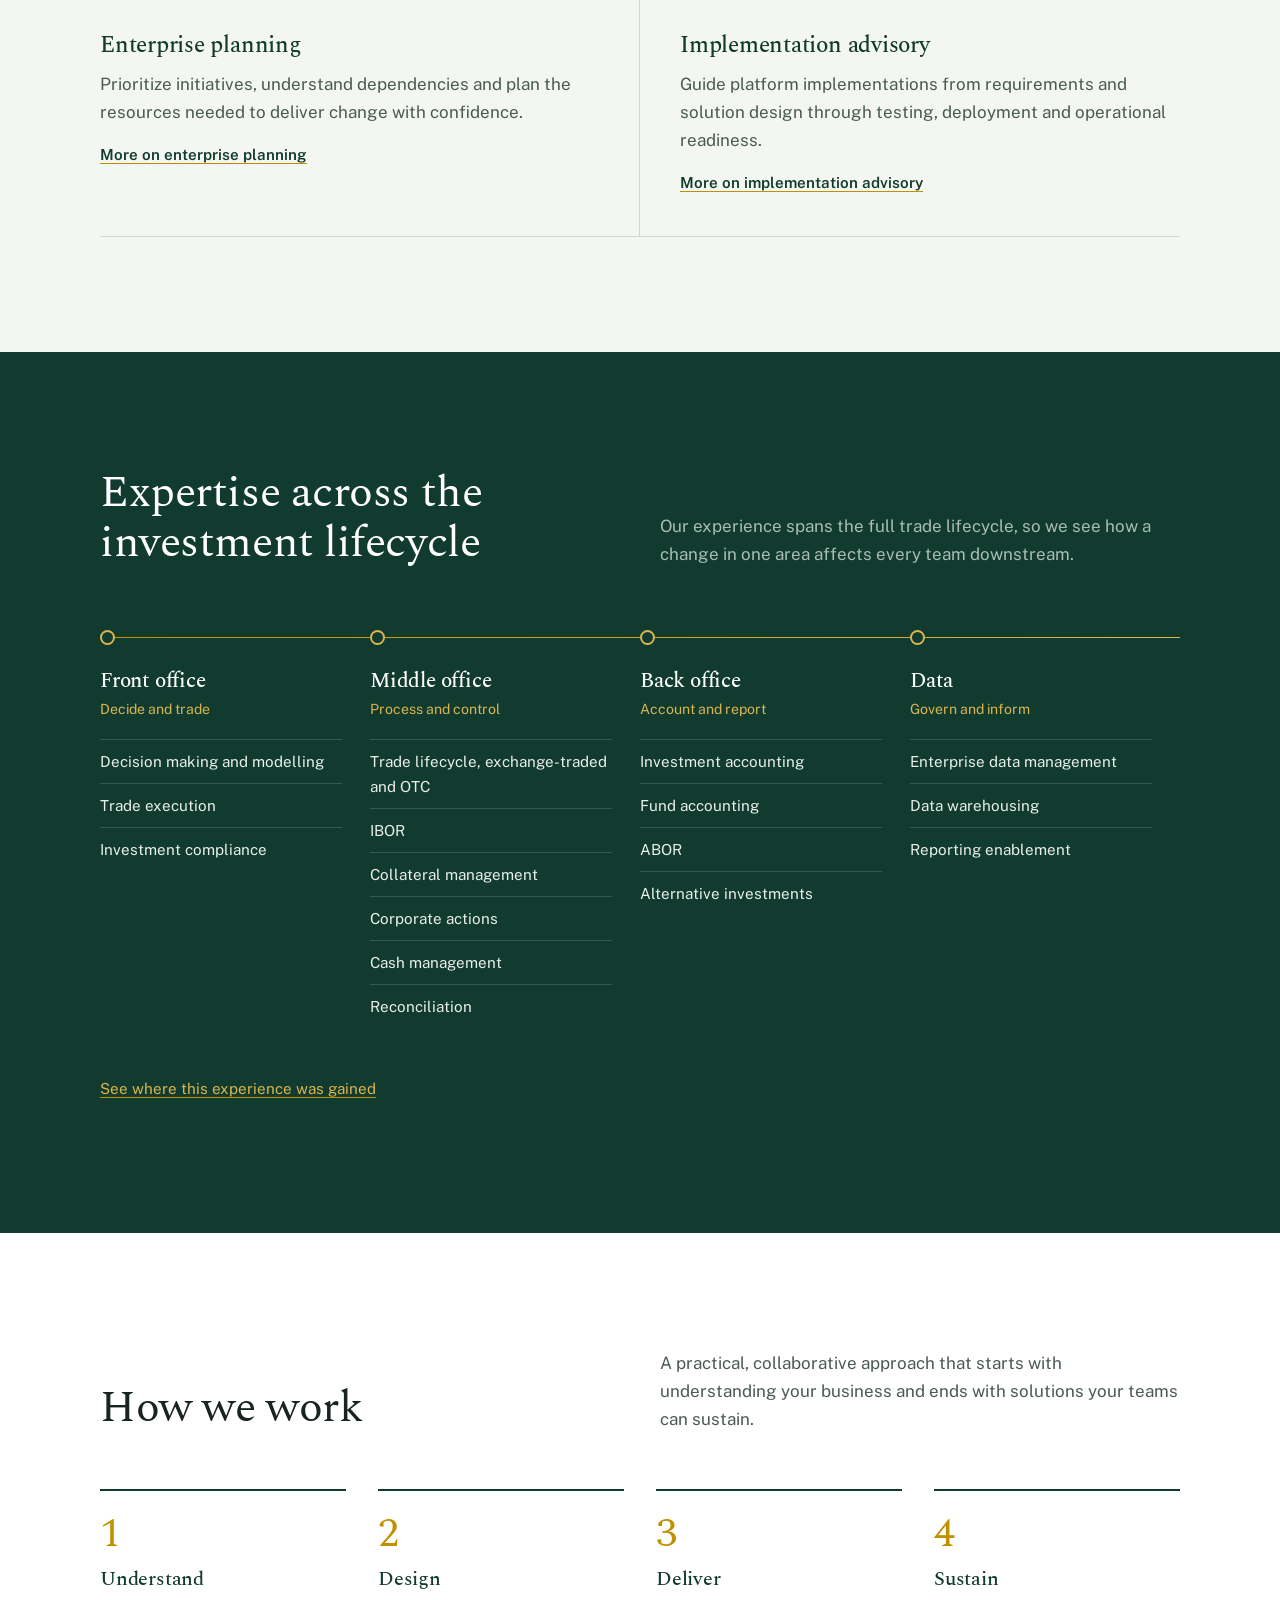
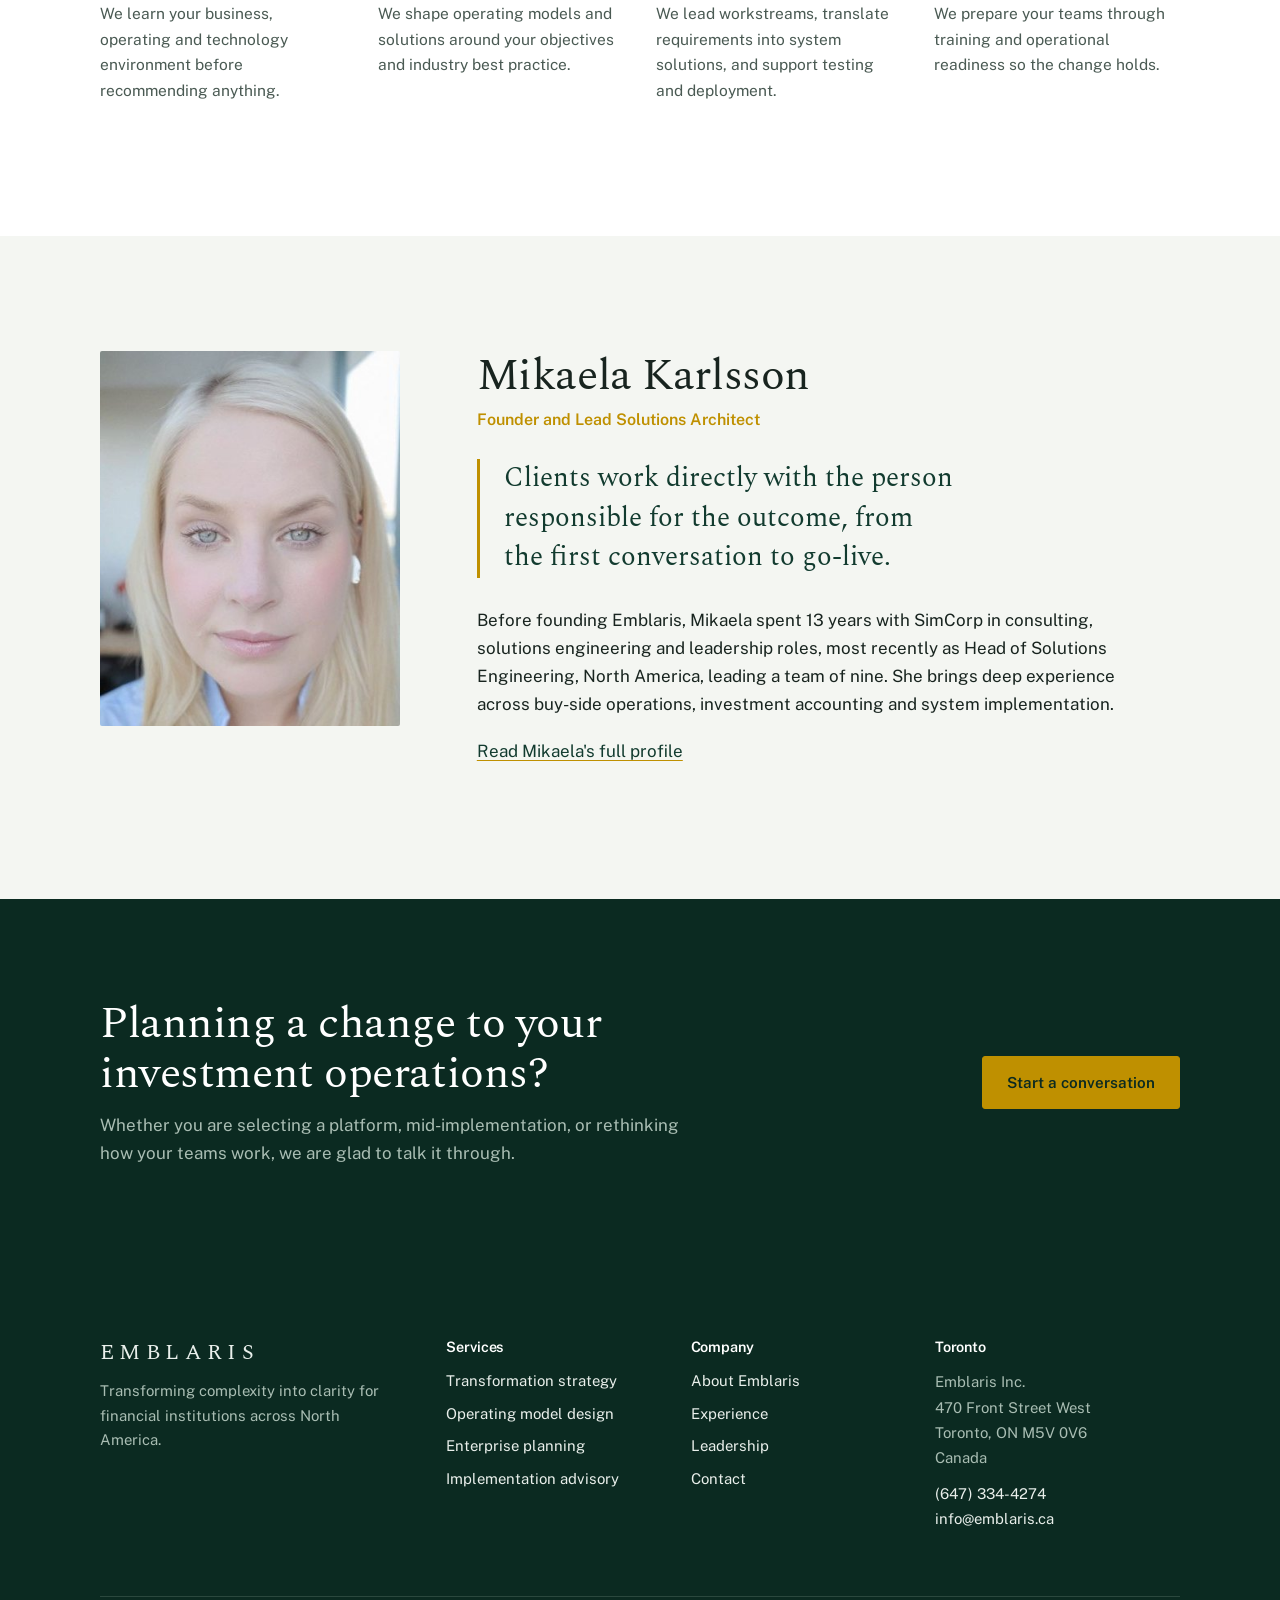
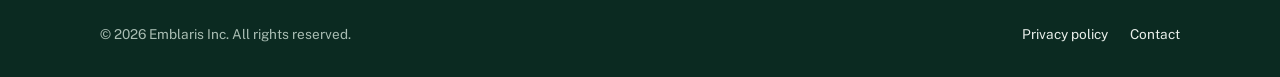
==== commit 871573dc: "Emblaris mockup: add Mikaela Karlsson headshot Replace the MK initials placeholder on index.html and" ====
--- a/index.html
+++ b/index.html
@@ -13,7 +13,7 @@
 <link rel="preconnect" href="https://fonts.googleapis.com">
 <link rel="preconnect" href="https://fonts.gstatic.com" crossorigin>
 <link href="https://fonts.googleapis.com/css2?family=Public+Sans:wght@400;600&family=Spectral:wght@300;400;500&display=swap" rel="stylesheet">
-<link rel="stylesheet" href="assets/styles.css">
+<link rel="stylesheet" href="assets/styles.css?v=2">
 <script type="application/ld+json">{"@context":"https://schema.org","@type":"ProfessionalService","name":"Emblaris Inc.","url":"https://www.emblaris.ca","telephone":"+16473344274","email":"info@emblaris.ca","foundingDate":"2025","address":{"@type":"PostalAddress","streetAddress":"470 Front Street West","addressLocality":"Toronto","addressRegion":"ON","postalCode":"M5V 0V6","addressCountry":"CA"},"areaServed":"North America"}</script>
 </head>
 <body>
@@ -168,7 +168,7 @@
 
 <section class="section">
   <div class="wrap leader">
-    <div class="portrait"><span>MK</span></div>
+    <div class="portrait"><img src="assets/mikaela-karlsson.jpg" alt="Mikaela Karlsson, Founder and Lead Solutions Architect" width="368" height="460"></div>
     <div>
       <h2>Mikaela Karlsson</h2>
       <p class="role">Founder and Lead Solutions Architect</p>
--- a/assets/styles.css
+++ b/assets/styles.css
@@ -191,7 +191,6 @@
   display: flex; align-items: center; justify-content: center;
 }
 .portrait span { font-family: var(--serif); font-size: 5rem; color: var(--gold-light); letter-spacing: 0.06em; }
-.portrait::after { content: "Photo to come"; position: absolute; bottom: 12px; left: 0; right: 0; text-align: center; font-size: 0.75rem; color: var(--on-green-muted); }
 .portrait img { width: 100%; height: 100%; object-fit: cover; }
 .leader h2 { margin-bottom: 6px; }
 .leader .role { font-size: 1rem; color: var(--gold); font-weight: 600; margin-bottom: 26px; }
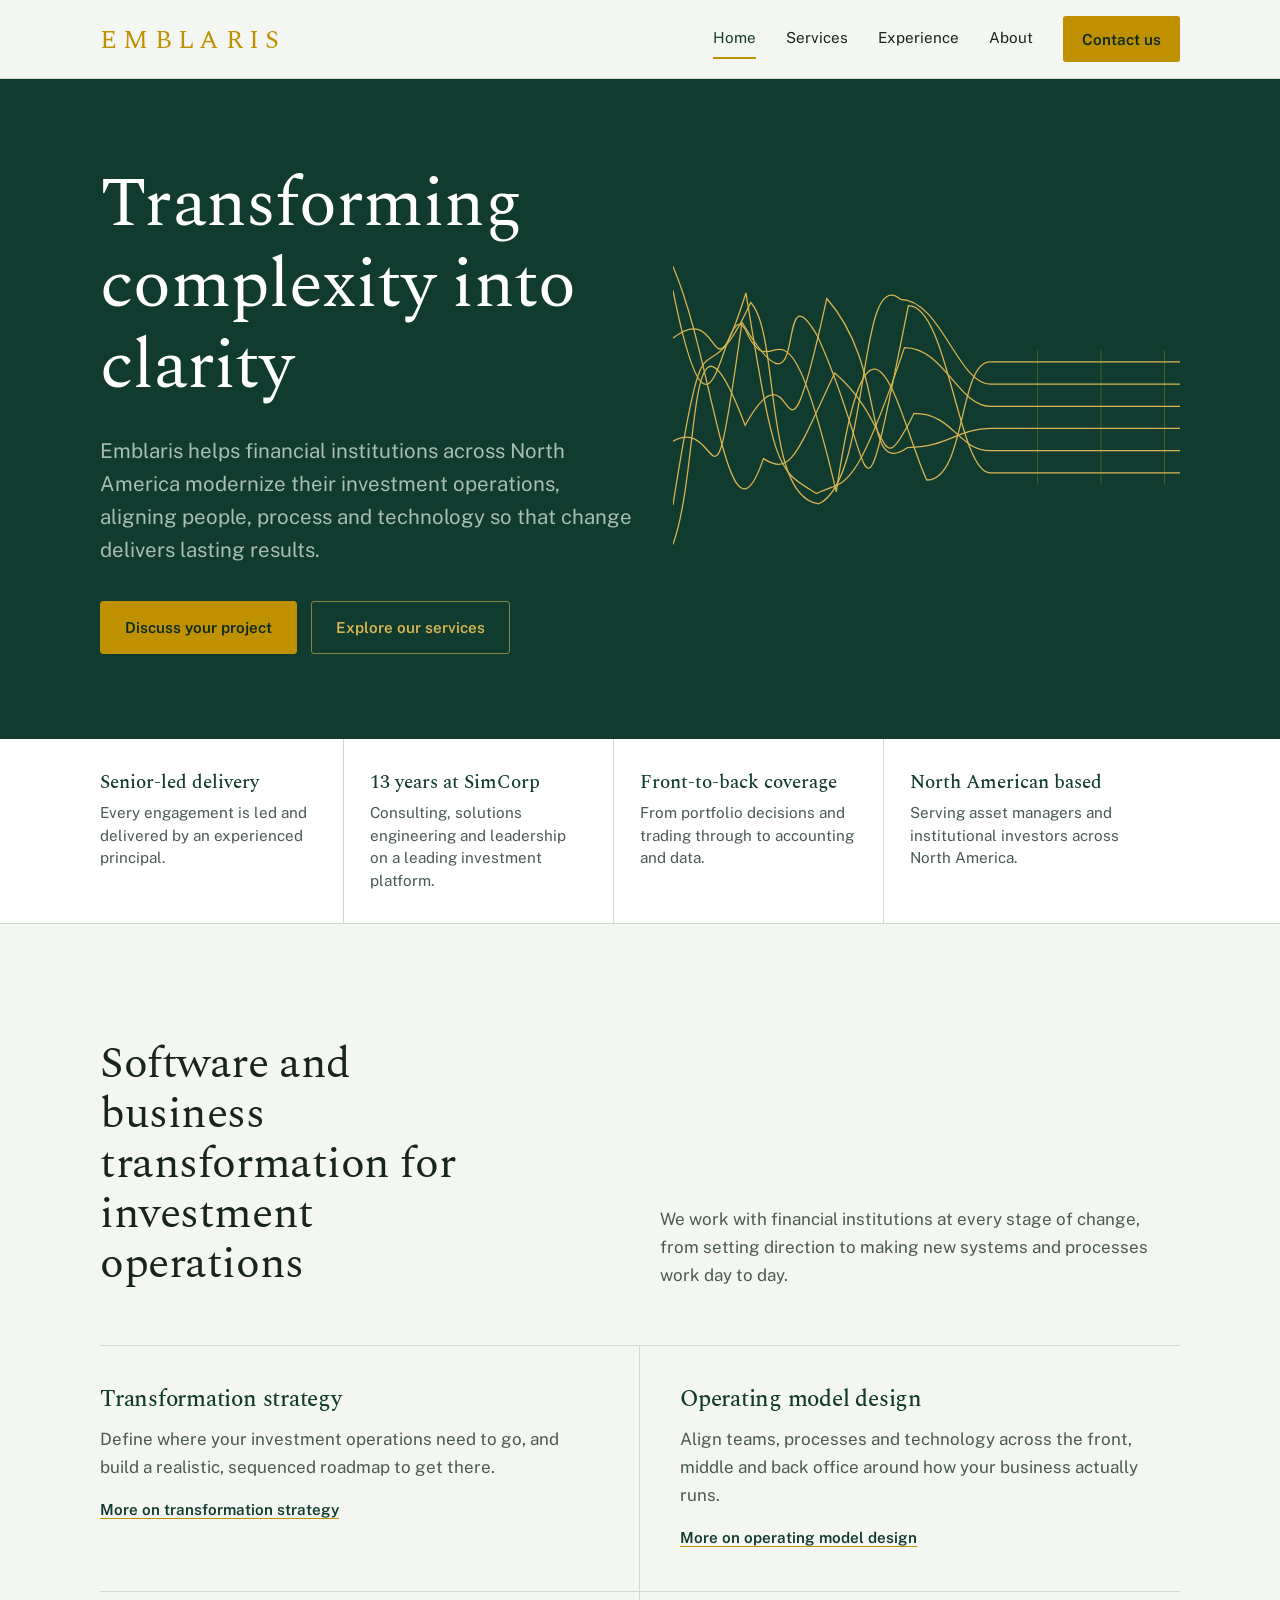
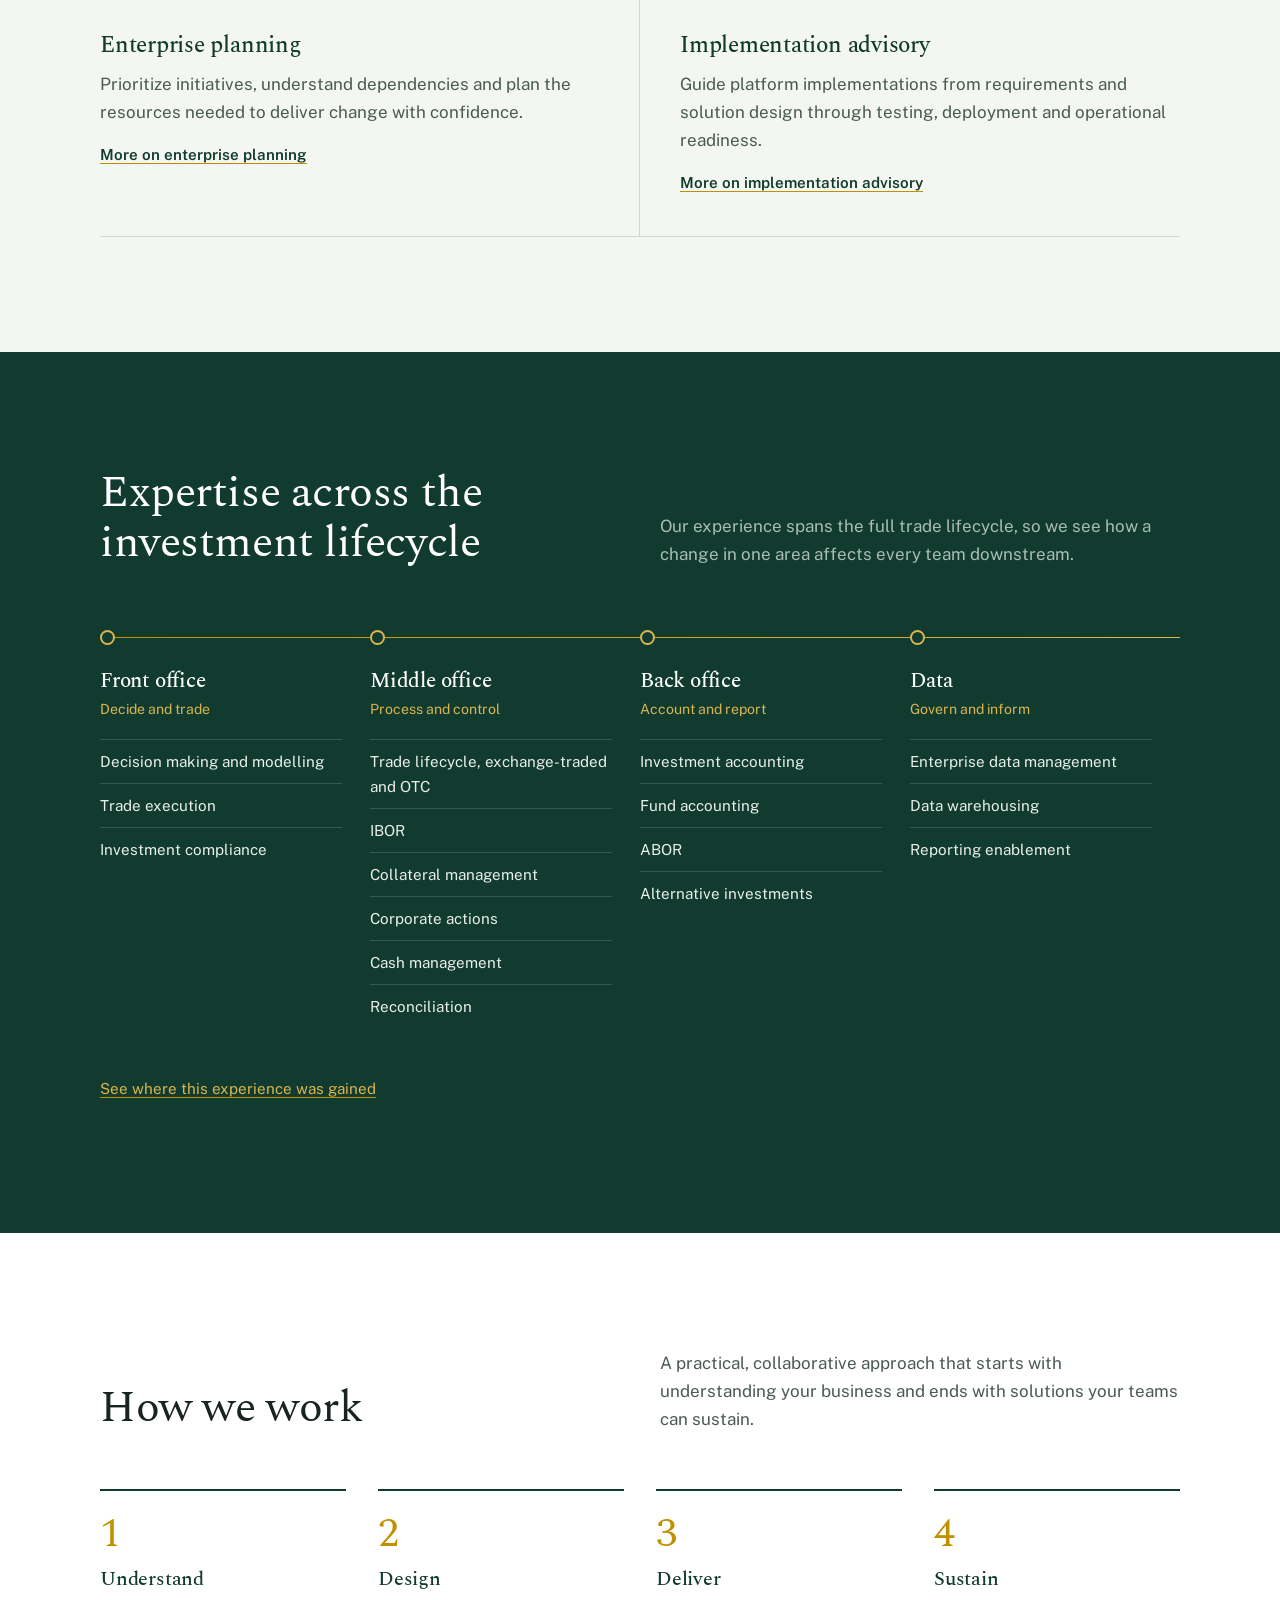
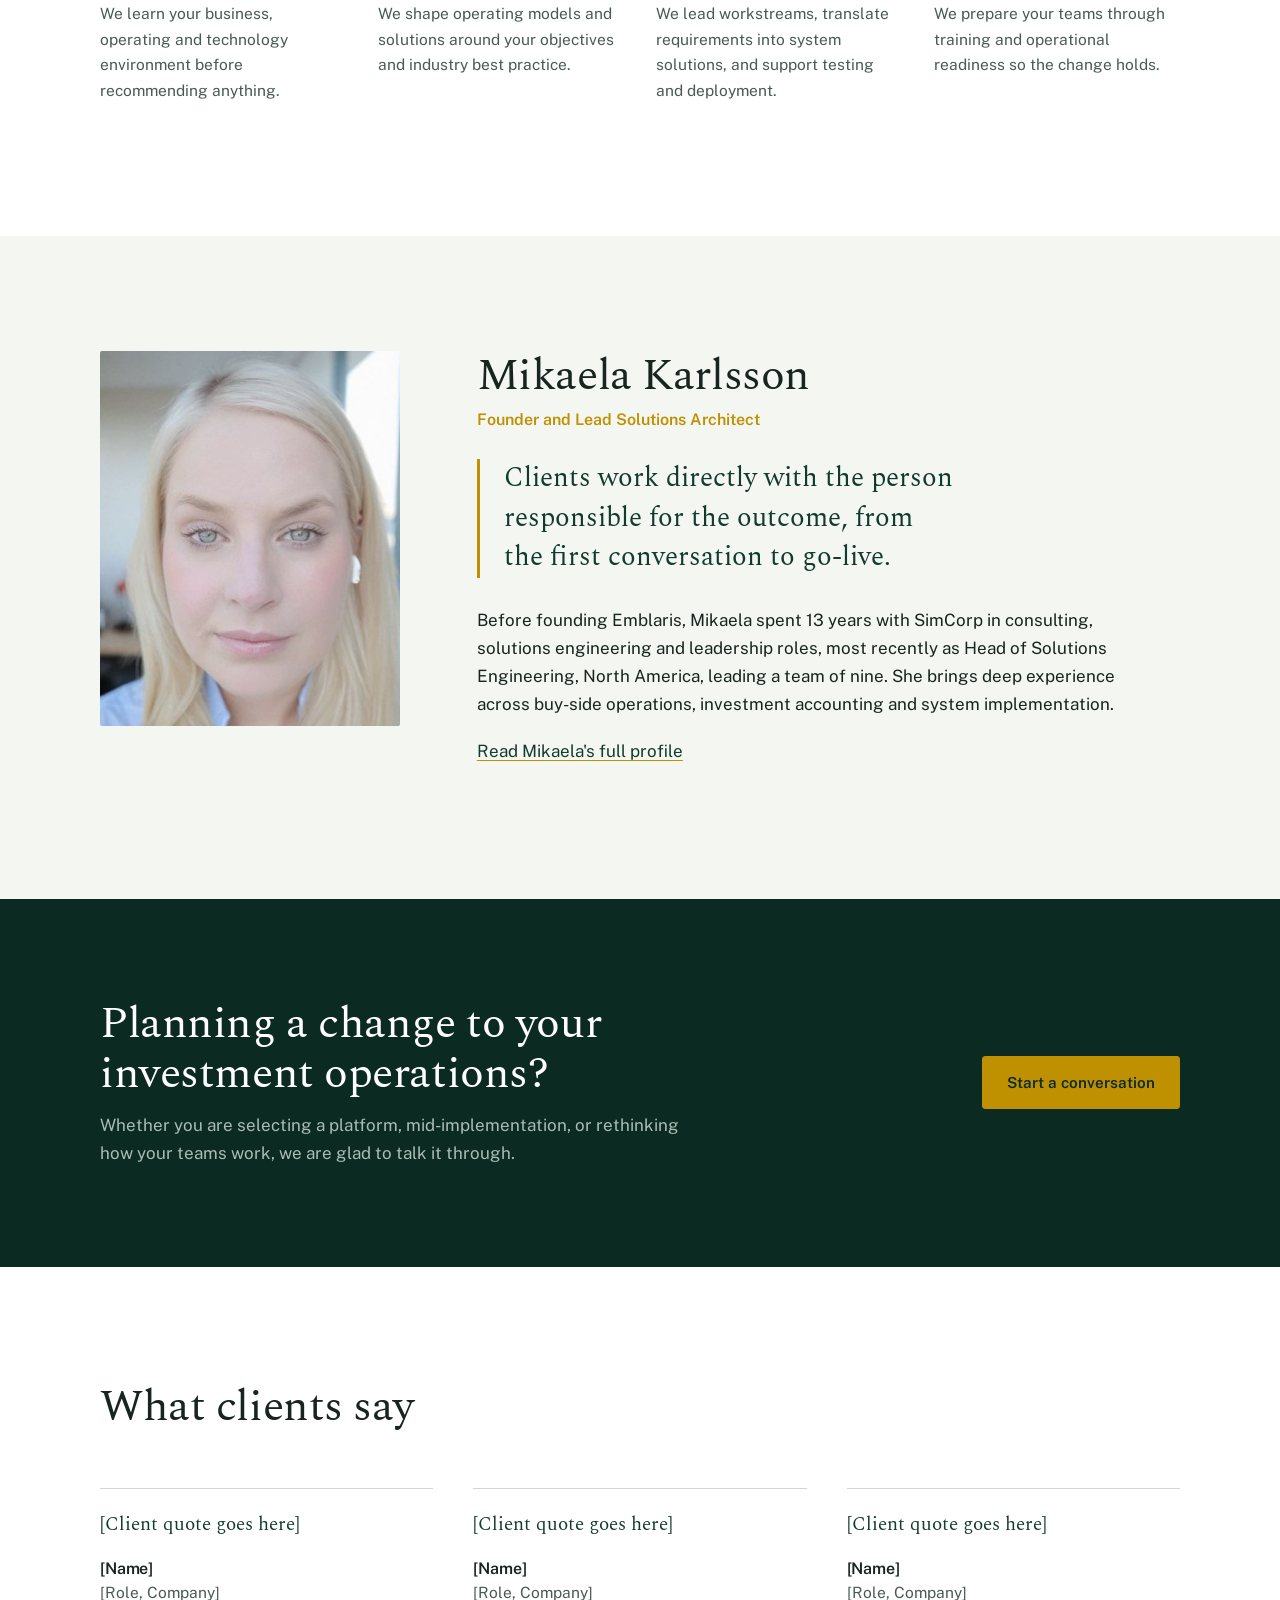
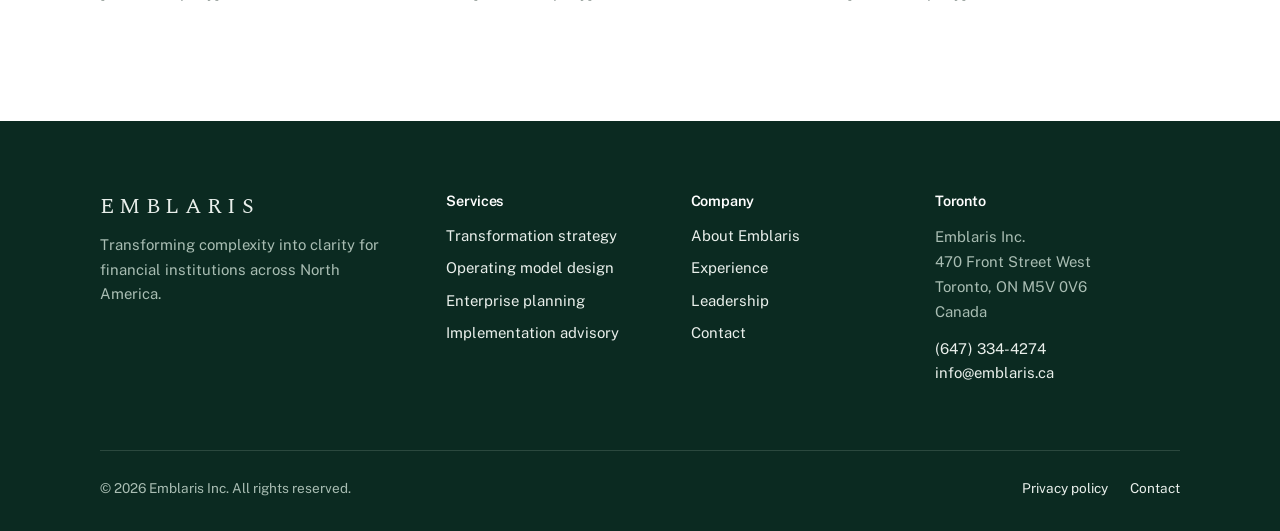
==== commit 62016f19: "Home page: show the client endorsement placeholders Remove the hidden attribute so the three placeho" ====
--- a/index.html
+++ b/index.html
@@ -13,7 +13,7 @@
 <link rel="preconnect" href="https://fonts.googleapis.com">
 <link rel="preconnect" href="https://fonts.gstatic.com" crossorigin>
 <link href="https://fonts.googleapis.com/css2?family=Public+Sans:wght@400;600&family=Spectral:wght@300;400;500&display=swap" rel="stylesheet">
-<link rel="stylesheet" href="assets/styles.css?v=2">
+<link rel="stylesheet" href="assets/styles.css?v=3">
 <script type="application/ld+json">{"@context":"https://schema.org","@type":"ProfessionalService","name":"Emblaris Inc.","url":"https://www.emblaris.ca","telephone":"+16473344274","email":"info@emblaris.ca","foundingDate":"2025","address":{"@type":"PostalAddress","streetAddress":"470 Front Street West","addressLocality":"Toronto","addressRegion":"ON","postalCode":"M5V 0V6","addressCountry":"CA"},"areaServed":"North America"}</script>
 </head>
 <body>
@@ -189,6 +189,44 @@
     </div>
   </div>
 </section>
+
+<!--
+  WHAT CLIENTS SAY
+  To add a quote: replace the text in one card below (the quote, the
+  person's name, and their role and company). Use only real quotes the
+  client has approved in writing. To add another card, copy one whole
+  <div class="testimonial">...</div> block and paste it after the last one.
+  The cards below are visible placeholders: replace each one with a real,
+  approved quote, or delete it. To hide the whole section again, add the
+  word hidden inside the <section ...> tag, after aria-labelledby="testimonials-title".
+-->
+<section class="section section--white testimonials" aria-labelledby="testimonials-title">
+  <div class="wrap">
+    <div class="section-head">
+      <h2 id="testimonials-title">What clients say</h2>
+    </div>
+    <div class="cols-3">
+      <div class="testimonial">
+        <figure>
+          <blockquote><p>[Client quote goes here]</p></blockquote>
+          <figcaption><h3>[Name]</h3><p>[Role, Company]</p></figcaption>
+        </figure>
+      </div>
+      <div class="testimonial">
+        <figure>
+          <blockquote><p>[Client quote goes here]</p></blockquote>
+          <figcaption><h3>[Name]</h3><p>[Role, Company]</p></figcaption>
+        </figure>
+      </div>
+      <div class="testimonial">
+        <figure>
+          <blockquote><p>[Client quote goes here]</p></blockquote>
+          <figcaption><h3>[Name]</h3><p>[Role, Company]</p></figcaption>
+        </figure>
+      </div>
+    </div>
+  </div>
+</section>
 </main>
 <footer class="site-footer">
   <div class="wrap">
--- a/assets/styles.css
+++ b/assets/styles.css
@@ -224,6 +224,13 @@
 .section--green .cols-3 h3 { color: var(--white); }
 .cols-3 p { color: var(--ink-muted); font-size: 0.97rem; }
 
+/* What clients say (home page). Uses .cols-3 for the grid. */
+.testimonials[hidden] { display: none; }
+.testimonial figure, .testimonial blockquote { margin: 0; }
+.testimonial blockquote p { font-family: var(--serif); font-size: 1.2rem; line-height: 1.5; color: var(--green); margin: 0 0 20px; }
+.testimonial figcaption h3 { font-family: var(--sans); font-size: 1rem; font-weight: 600; color: var(--ink); margin: 0 0 2px; }
+.testimonial figcaption p { margin: 0; }
+
 /* Engagements (experience) */
 .engagement { display: grid; grid-template-columns: 220px 1fr 1fr; gap: 40px; padding: 48px 0; border-top: 1px solid var(--rule); }
 .engagement:last-of-type { border-bottom: 1px solid var(--rule); }
